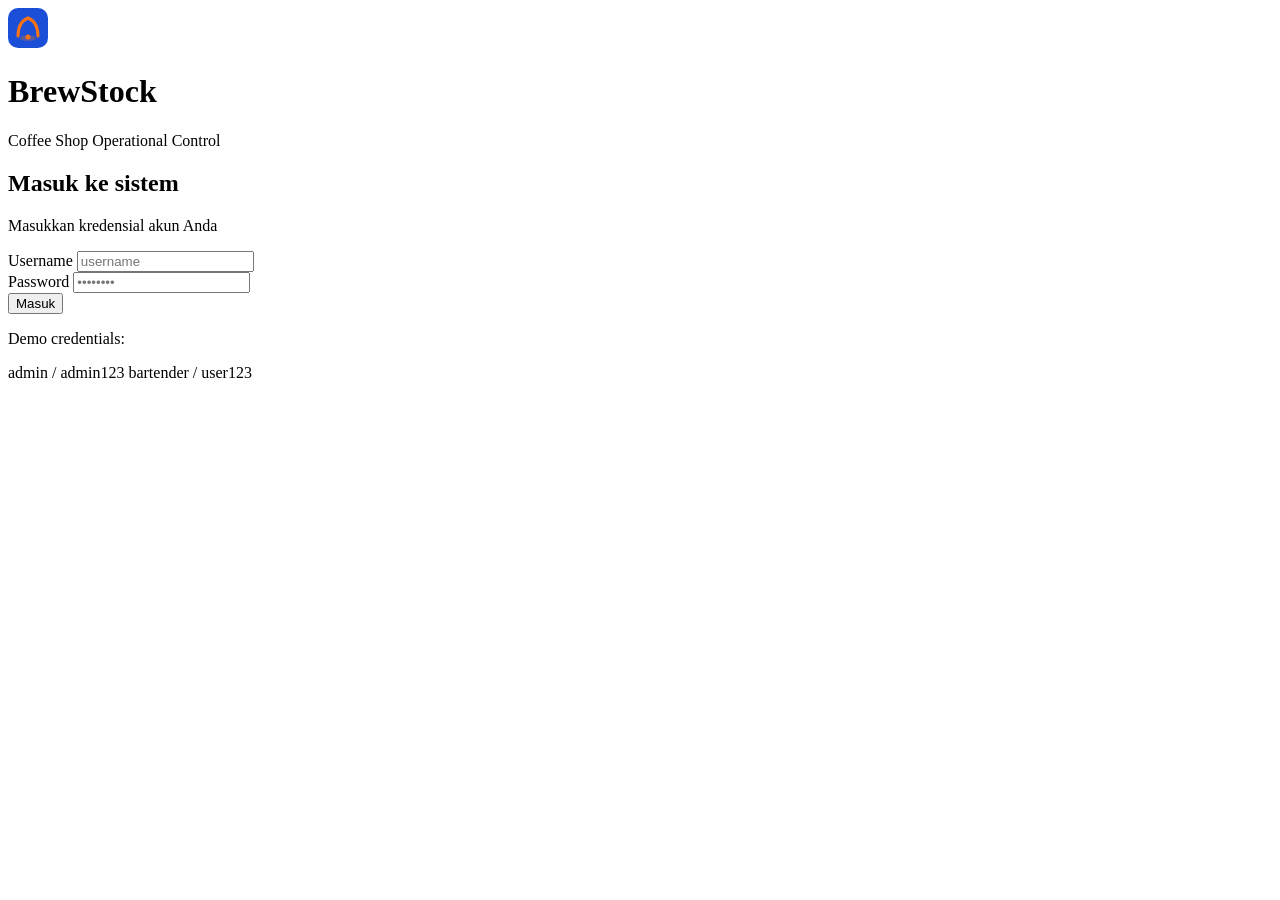
==== index.html @ e9b1746b "Add files via upload" ====
<!DOCTYPE html>
<html lang="id">
<head>
  <meta charset="UTF-8" />
  <meta name="viewport" content="width=device-width, initial-scale=1.0" />
  <title>BrewStock — Coffee Shop Control System</title>
  <link rel="preconnect" href="https://fonts.googleapis.com" />
  <link href="https://fonts.googleapis.com/css2?family=Inter:wght@300;400;500;600;700&family=JetBrains+Mono:wght@400;500&display=swap" rel="stylesheet" />
  <link rel="stylesheet" href="css/main.css" />
</head>
<body>
  <!-- Login Screen -->
  <div id="login-screen" class="login-screen">
    <div class="login-brand">
      <div class="brand-mark">
        <svg width="40" height="40" viewBox="0 0 40 40" fill="none">
          <rect width="40" height="40" rx="10" fill="#1B4FD8"/>
          <path d="M10 28 Q10 14 20 10 Q30 14 30 28" stroke="#F97316" stroke-width="3" stroke-linecap="round" fill="none"/>
          <ellipse cx="20" cy="30" rx="8" ry="3" fill="#F97316" opacity="0.3"/>
          <circle cx="20" cy="29" r="2.5" fill="#F97316"/>
        </svg>
      </div>
      <div class="brand-text">
        <h1>BrewStock</h1>
        <p>Coffee Shop Operational Control</p>
      </div>
    </div>
    <div class="login-card">
      <h2>Masuk ke sistem</h2>
      <p class="login-sub">Masukkan kredensial akun Anda</p>
      <div class="form-group">
        <label>Username</label>
        <input type="text" id="login-username" placeholder="username" autocomplete="username" />
      </div>
      <div class="form-group">
        <label>Password</label>
        <input type="password" id="login-password" placeholder="••••••••" autocomplete="current-password" />
      </div>
      <div id="login-error" class="login-error" style="display:none"></div>
      <button class="btn-primary btn-full" onclick="App.login()">Masuk</button>
      <div class="login-demo">
        <p>Demo credentials:</p>
        <span onclick="fillDemo('admin')" class="demo-badge">admin / admin123</span>
        <span onclick="fillDemo('user')" class="demo-badge">bartender / user123</span>
      </div>
    </div>
  </div>

  <!-- App Shell -->
  <div id="app-shell" class="app-shell" style="display:none">
    <!-- Sidebar -->
    <aside id="sidebar" class="sidebar">
      <div class="sidebar-header">
        <div class="sidebar-brand">
          <svg width="28" height="28" viewBox="0 0 40 40" fill="none">
            <rect width="40" height="40" rx="10" fill="#1B4FD8"/>
            <path d="M10 28 Q10 14 20 10 Q30 14 30 28" stroke="#F97316" stroke-width="3" stroke-linecap="round" fill="none"/>
            <circle cx="20" cy="29" r="2.5" fill="#F97316"/>
          </svg>
          <span>BrewStock</span>
        </div>
        <button class="sidebar-toggle" onclick="App.toggleSidebar()">
          <svg width="16" height="16" viewBox="0 0 24 24" fill="none" stroke="currentColor" stroke-width="2"><line x1="3" y1="6" x2="21" y2="6"/><line x1="3" y1="12" x2="21" y2="12"/><line x1="3" y1="18" x2="21" y2="18"/></svg>
        </button>
      </div>
      <nav id="sidebar-nav" class="sidebar-nav"></nav>
      <div class="sidebar-user" id="sidebar-user"></div>
    </aside>

    <!-- Main Content -->
    <div class="main-wrap">
      <header class="topbar">
        <div class="topbar-left">
          <button class="mobile-menu-btn" onclick="App.toggleSidebar()">
            <svg width="20" height="20" viewBox="0 0 24 24" fill="none" stroke="currentColor" stroke-width="2"><line x1="3" y1="6" x2="21" y2="6"/><line x1="3" y1="12" x2="21" y2="12"/><line x1="3" y1="18" x2="21" y2="18"/></svg>
          </button>
          <div id="page-title" class="page-title">Dashboard</div>
        </div>
        <div class="topbar-right">
          <div class="notif-btn" title="Notifikasi">
            <svg width="18" height="18" viewBox="0 0 24 24" fill="none" stroke="currentColor" stroke-width="2"><path d="M18 8A6 6 0 0 0 6 8c0 7-3 9-3 9h18s-3-2-3-9"/><path d="M13.73 21a2 2 0 0 1-3.46 0"/></svg>
            <span class="notif-dot"></span>
          </div>
          <div class="topbar-user" onclick="App.logout()">
            <div class="user-avatar" id="topbar-avatar">A</div>
            <span id="topbar-name">Admin</span>
          </div>
        </div>
      </header>
      <main id="page-content" class="page-content"></main>
    </div>
  </div>

  <!-- Modal Container -->
  <div id="modal-overlay" class="modal-overlay" onclick="Modal.close()" style="display:none">
    <div id="modal-box" class="modal-box" onclick="event.stopPropagation()">
      <div class="modal-header">
        <h3 id="modal-title"></h3>
        <button class="modal-close" onclick="Modal.close()">×</button>
      </div>
      <div id="modal-body" class="modal-body"></div>
      <div id="modal-footer" class="modal-footer"></div>
    </div>
  </div>

  <!-- Toast Container -->
  <div id="toast-container" class="toast-container"></div>

  <script src="js/config.js"></script>
  <script src="js/supabase.js"></script>
  <script src="js/auth.js"></script>
  <script src="js/ui.js"></script>
  <script src="js/router.js"></script>
  <script src="js/pages/dashboard.js"></script>
  <script src="js/pages/master-bahan.js"></script>
  <script src="js/pages/master-menu.js"></script>
  <script src="js/pages/resep.js"></script>
  <script src="js/pages/approval.js"></script>
  <script src="js/pages/pembelian.js"></script>
  <script src="js/pages/penjualan.js"></script>
  <script src="js/pages/stock.js"></script>
  <script src="js/pages/stock-opname.js"></script>
  <script src="js/pages/daily-report.js"></script>
  <script src="js/pages/audit-center.js"></script>
  <script src="js/pages/audit-trail.js"></script>
  <script src="js/pages/user-management.js"></script>
  <script src="js/app.js"></script>
</body>
</html>
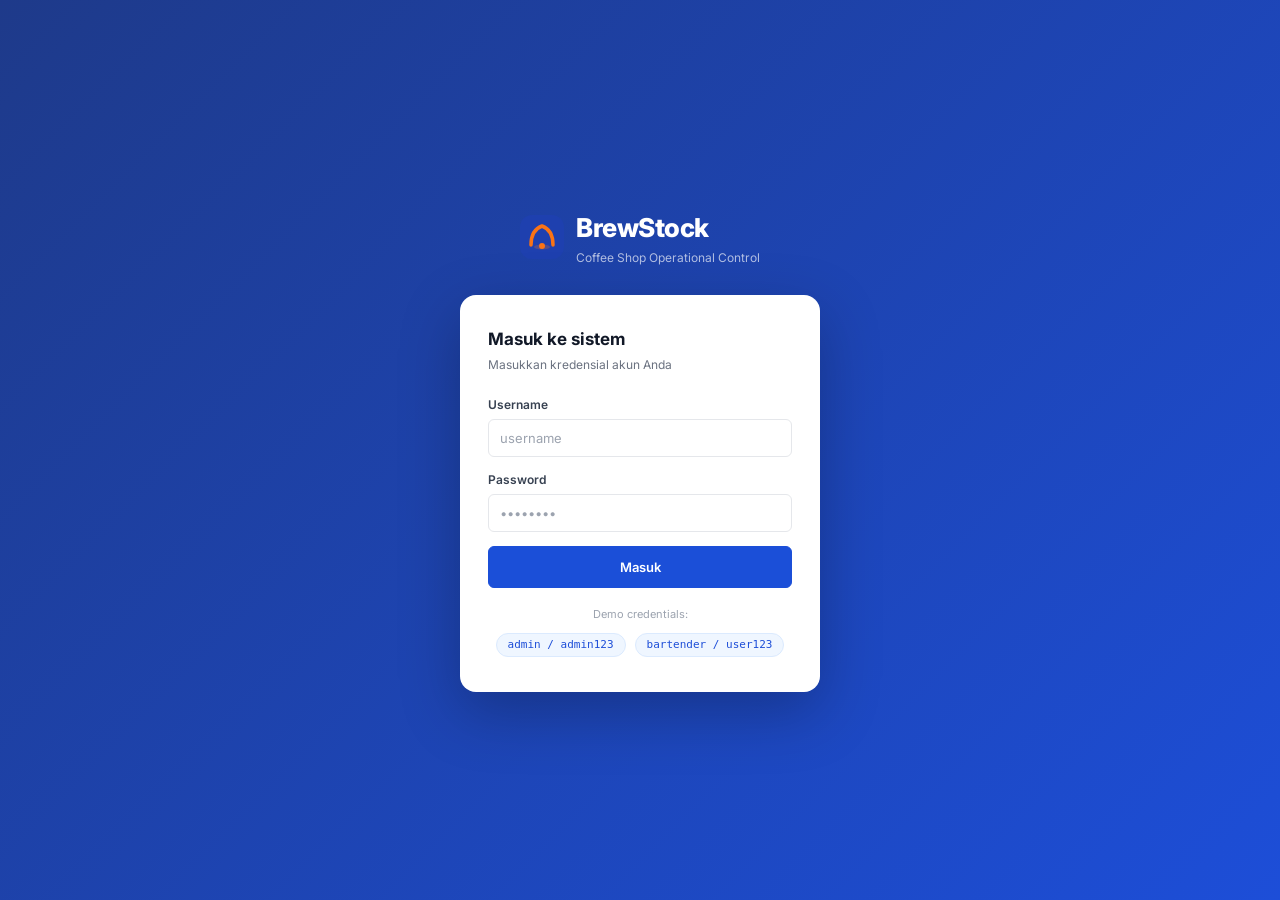
==== commit 960750fa: "Add files via upload" ====
--- a/index.html
+++ b/index.html
@@ -1,129 +1,134 @@
 <!DOCTYPE html>
 <html lang="id">
 <head>
-  <meta charset="UTF-8" />
-  <meta name="viewport" content="width=device-width, initial-scale=1.0" />
-  <title>BrewStock — Coffee Shop Control System</title>
-  <link rel="preconnect" href="https://fonts.googleapis.com" />
-  <link href="https://fonts.googleapis.com/css2?family=Inter:wght@300;400;500;600;700&family=JetBrains+Mono:wght@400;500&display=swap" rel="stylesheet" />
-  <link rel="stylesheet" href="css/main.css" />
+  <meta charset="UTF-8"/>
+  <meta name="viewport" content="width=device-width, initial-scale=1.0, viewport-fit=cover"/>
+  <meta name="theme-color" content="#1e40af"/>
+  <meta name="apple-mobile-web-app-capable" content="yes"/>
+  <title>BrewStock — Coffee Shop Control</title>
+  <link rel="preconnect" href="https://fonts.googleapis.com"/>
+  <link href="https://fonts.googleapis.com/css2?family=Inter:wght@400;500;600;700;800&family=JetBrains+Mono:wght@400;500&display=swap" rel="stylesheet"/>
+  <link rel="stylesheet" href="css/main.css"/>
 </head>
 <body>
-  <!-- Login Screen -->
-  <div id="login-screen" class="login-screen">
-    <div class="login-brand">
-      <div class="brand-mark">
-        <svg width="40" height="40" viewBox="0 0 40 40" fill="none">
-          <rect width="40" height="40" rx="10" fill="#1B4FD8"/>
-          <path d="M10 28 Q10 14 20 10 Q30 14 30 28" stroke="#F97316" stroke-width="3" stroke-linecap="round" fill="none"/>
-          <ellipse cx="20" cy="30" rx="8" ry="3" fill="#F97316" opacity="0.3"/>
-          <circle cx="20" cy="29" r="2.5" fill="#F97316"/>
-        </svg>
-      </div>
-      <div class="brand-text">
-        <h1>BrewStock</h1>
-        <p>Coffee Shop Operational Control</p>
-      </div>
-    </div>
-    <div class="login-card">
-      <h2>Masuk ke sistem</h2>
-      <p class="login-sub">Masukkan kredensial akun Anda</p>
-      <div class="form-group">
-        <label>Username</label>
-        <input type="text" id="login-username" placeholder="username" autocomplete="username" />
-      </div>
-      <div class="form-group">
-        <label>Password</label>
-        <input type="password" id="login-password" placeholder="••••••••" autocomplete="current-password" />
-      </div>
-      <div id="login-error" class="login-error" style="display:none"></div>
-      <button class="btn-primary btn-full" onclick="App.login()">Masuk</button>
-      <div class="login-demo">
-        <p>Demo credentials:</p>
-        <span onclick="fillDemo('admin')" class="demo-badge">admin / admin123</span>
-        <span onclick="fillDemo('user')" class="demo-badge">bartender / user123</span>
-      </div>
+
+<!-- ─── LOGIN ─────────────────────────────────────────────── -->
+<div id="login-wrap" class="login-wrap">
+  <div class="login-brand">
+    <svg width="44" height="44" viewBox="0 0 44 44" fill="none">
+      <rect width="44" height="44" rx="12" fill="#1e40af"/>
+      <path d="M11 30 Q11 15 22 11 Q33 15 33 30" stroke="#f97316" stroke-width="3.5" stroke-linecap="round" fill="none"/>
+      <ellipse cx="22" cy="32" rx="8" ry="2.5" fill="#f97316" opacity="0.25"/>
+      <circle cx="22" cy="31" r="3" fill="#f97316"/>
+    </svg>
+    <div>
+      <h1>BrewStock</h1>
+      <p>Coffee Shop Operational Control</p>
     </div>
   </div>
 
-  <!-- App Shell -->
-  <div id="app-shell" class="app-shell" style="display:none">
-    <!-- Sidebar -->
-    <aside id="sidebar" class="sidebar">
-      <div class="sidebar-header">
-        <div class="sidebar-brand">
-          <svg width="28" height="28" viewBox="0 0 40 40" fill="none">
-            <rect width="40" height="40" rx="10" fill="#1B4FD8"/>
-            <path d="M10 28 Q10 14 20 10 Q30 14 30 28" stroke="#F97316" stroke-width="3" stroke-linecap="round" fill="none"/>
-            <circle cx="20" cy="29" r="2.5" fill="#F97316"/>
-          </svg>
-          <span>BrewStock</span>
-        </div>
-        <button class="sidebar-toggle" onclick="App.toggleSidebar()">
-          <svg width="16" height="16" viewBox="0 0 24 24" fill="none" stroke="currentColor" stroke-width="2"><line x1="3" y1="6" x2="21" y2="6"/><line x1="3" y1="12" x2="21" y2="12"/><line x1="3" y1="18" x2="21" y2="18"/></svg>
-        </button>
-      </div>
-      <nav id="sidebar-nav" class="sidebar-nav"></nav>
-      <div class="sidebar-user" id="sidebar-user"></div>
-    </aside>
+  <div class="login-card">
+    <h2>Masuk ke sistem</h2>
+    <p class="login-sub">Masukkan kredensial akun Anda</p>
 
-    <!-- Main Content -->
-    <div class="main-wrap">
-      <header class="topbar">
-        <div class="topbar-left">
-          <button class="mobile-menu-btn" onclick="App.toggleSidebar()">
-            <svg width="20" height="20" viewBox="0 0 24 24" fill="none" stroke="currentColor" stroke-width="2"><line x1="3" y1="6" x2="21" y2="6"/><line x1="3" y1="12" x2="21" y2="12"/><line x1="3" y1="18" x2="21" y2="18"/></svg>
-          </button>
-          <div id="page-title" class="page-title">Dashboard</div>
-        </div>
-        <div class="topbar-right">
-          <div class="notif-btn" title="Notifikasi">
-            <svg width="18" height="18" viewBox="0 0 24 24" fill="none" stroke="currentColor" stroke-width="2"><path d="M18 8A6 6 0 0 0 6 8c0 7-3 9-3 9h18s-3-2-3-9"/><path d="M13.73 21a2 2 0 0 1-3.46 0"/></svg>
-            <span class="notif-dot"></span>
-          </div>
-          <div class="topbar-user" onclick="App.logout()">
-            <div class="user-avatar" id="topbar-avatar">A</div>
-            <span id="topbar-name">Admin</span>
-          </div>
-        </div>
-      </header>
-      <main id="page-content" class="page-content"></main>
+    <div id="l-err" class="login-err" style="display:none"></div>
+
+    <div class="form-group">
+      <label>Username</label>
+      <input id="l-user" type="text" placeholder="username" autocomplete="username"/>
+    </div>
+    <div class="form-group">
+      <label>Password</label>
+      <input id="l-pass" type="password" placeholder="••••••••" autocomplete="current-password"/>
+    </div>
+    <button class="btn btn-primary btn-full" onclick="App.login()">Masuk</button>
+
+    <div class="demo-row">
+      <p>Demo credentials:</p>
+      <span class="demo-chip" onclick="fillDemo('admin')">admin / admin123</span>
+      <span class="demo-chip" onclick="fillDemo('user')">bartender / user123</span>
     </div>
   </div>
+</div>
 
-  <!-- Modal Container -->
-  <div id="modal-overlay" class="modal-overlay" onclick="Modal.close()" style="display:none">
-    <div id="modal-box" class="modal-box" onclick="event.stopPropagation()">
-      <div class="modal-header">
-        <h3 id="modal-title"></h3>
-        <button class="modal-close" onclick="Modal.close()">×</button>
+<!-- ─── APP SHELL ──────────────────────────────────────────── -->
+<div id="app" class="app-shell" style="display:none">
+
+  <!-- Backdrop (mobile) -->
+  <div id="sidebar-bd" onclick="App.closeSidebar()"></div>
+
+  <!-- Sidebar -->
+  <aside id="sidebar" class="sidebar">
+    <div class="sidebar-head">
+      <a class="sidebar-logo" href="#">
+        <svg width="28" height="28" viewBox="0 0 44 44" fill="none">
+          <rect width="44" height="44" rx="12" fill="rgba(255,255,255,0.15)"/>
+          <path d="M11 30 Q11 15 22 11 Q33 15 33 30" stroke="#f97316" stroke-width="3.5" stroke-linecap="round" fill="none"/>
+          <circle cx="22" cy="31" r="3" fill="#f97316"/>
+        </svg>
+        <span>BrewStock</span>
+      </a>
+      <button class="sidebar-close" onclick="App.closeSidebar()">
+        <svg width="18" height="18" viewBox="0 0 24 24" fill="none" stroke="currentColor" stroke-width="2"><line x1="18" y1="6" x2="6" y2="18"/><line x1="6" y1="6" x2="18" y2="18"/></svg>
+      </button>
+    </div>
+
+    <nav id="sidebar-nav" class="sidebar-nav"></nav>
+
+    <div class="sidebar-foot">
+      <div class="sidebar-avatar" id="sidebar-avatar">A</div>
+      <div>
+        <div class="sidebar-uname" id="sidebar-uname">Admin</div>
+        <div class="sidebar-urole" id="sidebar-urole">Admin/Owner</div>
       </div>
-      <div id="modal-body" class="modal-body"></div>
-      <div id="modal-footer" class="modal-footer"></div>
+      <button onclick="App.logout()" title="Logout" style="margin-left:auto;background:none;border:none;color:rgba(255,255,255,.5);cursor:pointer">
+        <svg width="16" height="16" viewBox="0 0 24 24" fill="none" stroke="currentColor" stroke-width="2"><path d="M9 21H5a2 2 0 0 1-2-2V5a2 2 0 0 1 2-2h4"/><polyline points="16 17 21 12 16 7"/><line x1="21" y1="12" x2="9" y2="12"/></svg>
+      </button>
     </div>
+  </aside>
+
+  <!-- Main -->
+  <div class="main-wrap">
+    <header class="topbar">
+      <div class="topbar-left">
+        <button class="hamburger" onclick="App.toggleSidebar()">
+          <svg width="20" height="20" viewBox="0 0 24 24" fill="none" stroke="currentColor" stroke-width="2"><line x1="3" y1="6" x2="21" y2="6"/><line x1="3" y1="12" x2="21" y2="12"/><line x1="3" y1="18" x2="21" y2="18"/></svg>
+        </button>
+        <span id="page-ttl" class="page-ttl">Dashboard</span>
+      </div>
+      <div class="topbar-right">
+        <div class="topbar-user" onclick="App.logout()" title="Logout">
+          <div class="topbar-avatar" id="topbar-avatar">A</div>
+          <span class="topbar-uname" id="topbar-uname">Admin</span>
+        </div>
+      </div>
+    </header>
+
+    <main id="page-content" class="page"></main>
   </div>
 
-  <!-- Toast Container -->
-  <div id="toast-container" class="toast-container"></div>
+  <!-- Mobile Bottom Nav -->
+  <nav id="mobile-nav" class="mobile-nav"></nav>
+</div>
 
-  <script src="js/config.js"></script>
-  <script src="js/supabase.js"></script>
-  <script src="js/auth.js"></script>
-  <script src="js/ui.js"></script>
-  <script src="js/router.js"></script>
-  <script src="js/pages/dashboard.js"></script>
-  <script src="js/pages/master-bahan.js"></script>
-  <script src="js/pages/master-menu.js"></script>
-  <script src="js/pages/resep.js"></script>
-  <script src="js/pages/approval.js"></script>
-  <script src="js/pages/pembelian.js"></script>
-  <script src="js/pages/penjualan.js"></script>
-  <script src="js/pages/stock.js"></script>
-  <script src="js/pages/stock-opname.js"></script>
-  <script src="js/pages/daily-report.js"></script>
-  <script src="js/pages/audit-center.js"></script>
-  <script src="js/pages/audit-trail.js"></script>
-  <script src="js/pages/user-management.js"></script>
-  <script src="js/app.js"></script>
+<!-- ─── MODAL ─────────────────────────────────────────────── -->
+<div id="modal-overlay" class="modal-overlay" onclick="Modal.close()">
+  <div id="modal-box" class="modal-box" onclick="event.stopPropagation()">
+    <div class="modal-head">
+      <h3 id="modal-title">Modal</h3>
+      <button class="modal-close" onclick="Modal.close()">×</button>
+    </div>
+    <div id="modal-body" class="modal-body"></div>
+    <div id="modal-footer" class="modal-foot"></div>
+  </div>
+</div>
+
+<!-- ─── TOAST ─────────────────────────────────────────────── -->
+<div id="toast-wrap"></div>
+
+<!-- ─── SCRIPTS (urutan penting) ─────────────────────────── -->
+<script src="js/config.js"></script>
+<script src="js/brewstock-bundle.js"></script>
+
 </body>
 </html>
--- a/css/main.css
+++ b/css/main.css
@@ -0,0 +1,287 @@
+/* BrewStock v2 — Complete Stylesheet */
+:root {
+  --blue-900:#1e3a8a; --blue-800:#1e40af; --blue-700:#1d4ed8; --blue-600:#1B4FD8;
+  --blue-400:#60a5fa; --blue-100:#dbeafe; --blue-50:#eff6ff;
+  --orange-600:#ea580c; --orange-500:#f97316; --orange-100:#ffedd5;
+  --green-600:#16a34a; --green-500:#22c55e; --green-100:#dcfce7;
+  --red-600:#dc2626; --red-100:#fee2e2;
+  --yellow-500:#eab308; --yellow-100:#fef9c3;
+  --gray-900:#111827; --gray-700:#374151; --gray-600:#4b5563;
+  --gray-500:#6b7280; --gray-400:#9ca3af; --gray-200:#e5e7eb;
+  --gray-100:#f3f4f6; --gray-50:#f9fafb; --white:#ffffff;
+  --nav-w:220px; --topbar-h:54px;
+  --r-sm:6px; --r-md:10px; --r-lg:16px;
+  --sh-sm:0 1px 3px rgba(0,0,0,.08); --sh-md:0 4px 16px rgba(0,0,0,.10);
+}
+*,*::before,*::after{box-sizing:border-box;margin:0;padding:0}
+html{font-size:14px;-webkit-text-size-adjust:100%}
+body{font-family:'Inter',system-ui,sans-serif;background:var(--gray-50);color:var(--gray-900);line-height:1.5;min-height:100vh}
+::-webkit-scrollbar{width:4px;height:4px}
+::-webkit-scrollbar-thumb{background:var(--gray-200);border-radius:99px}
+
+/* ─── LOGIN ──────────────────────────────────────────────── */
+.login-wrap{min-height:100vh;display:flex;align-items:center;justify-content:center;background:linear-gradient(135deg,var(--blue-900),var(--blue-700));padding:20px;flex-direction:column;gap:28px}
+.login-brand{display:flex;align-items:center;gap:12px;color:#fff}
+.login-brand h1{font-size:26px;font-weight:800;letter-spacing:-.5px}
+.login-brand p{font-size:12px;opacity:.65;margin-top:2px}
+.login-card{background:#fff;border-radius:var(--r-lg);padding:32px 28px;width:100%;max-width:360px;box-shadow:0 20px 60px rgba(0,0,0,.25)}
+.login-card h2{font-size:17px;font-weight:700;margin-bottom:4px}
+.login-sub{font-size:12px;color:var(--gray-500);margin-bottom:22px}
+.login-err{background:var(--red-100);color:var(--red-600);border-radius:var(--r-sm);padding:9px 13px;font-size:12px;margin-bottom:12px}
+.demo-row{margin-top:18px;text-align:center;font-size:11px;color:var(--gray-400)}
+.demo-row p{margin-bottom:7px}
+.demo-chip{display:inline-block;background:var(--blue-50);color:var(--blue-700);border:1px solid var(--blue-100);border-radius:99px;padding:3px 11px;margin:3px;cursor:pointer;font-family:monospace;font-size:11px;transition:background .15s}
+.demo-chip:hover{background:var(--blue-100)}
+
+/* ─── APP SHELL ──────────────────────────────────────────── */
+.app-shell{display:flex;min-height:100vh}
+
+/* ─── SIDEBAR / NAV — BIRU ───────────────────────────────── */
+.sidebar{width:var(--nav-w);min-height:100vh;background:var(--blue-800);display:flex;flex-direction:column;position:fixed;top:0;left:0;z-index:200;transition:transform .25s ease}
+.sidebar-head{display:flex;align-items:center;justify-content:space-between;padding:0 16px;height:var(--topbar-h);border-bottom:1px solid rgba(255,255,255,.1)}
+.sidebar-logo{display:flex;align-items:center;gap:10px;color:#fff;text-decoration:none}
+.sidebar-logo span{font-size:15px;font-weight:800;letter-spacing:-.3px}
+.sidebar-close{display:none;background:none;border:none;color:rgba(255,255,255,.7);cursor:pointer;padding:4px}
+.sidebar-nav{flex:1;overflow-y:auto;padding:8px 0}
+.nav-group{padding:2px 0}
+.nav-group-label{font-size:10px;font-weight:700;letter-spacing:.08em;text-transform:uppercase;color:rgba(255,255,255,.4);padding:10px 16px 4px}
+.nav-item{display:flex;align-items:center;gap:10px;padding:10px 16px;color:rgba(255,255,255,.75);cursor:pointer;transition:background .15s,color .15s;border-left:3px solid transparent;user-select:none}
+.nav-item:hover{background:rgba(255,255,255,.1);color:#fff}
+.nav-item.active{background:var(--orange-500);color:#fff;border-left-color:var(--orange-600)}
+.nav-item svg{flex-shrink:0;opacity:.85}
+.nav-item.active svg{opacity:1}
+.nav-label{font-size:13px;font-weight:500}
+.nav-badge{margin-left:auto;background:var(--orange-500);color:#fff;font-size:10px;font-weight:700;padding:1px 7px;border-radius:99px;min-width:18px;text-align:center}
+.nav-item.active .nav-badge{background:rgba(255,255,255,.3)}
+.mobile-nav-item{position:relative}
+.mobile-nav-badge{position:absolute;top:2px;right:8px;background:var(--orange-500);color:#fff;font-size:9px;font-weight:700;padding:0 5px;border-radius:99px;min-width:15px;line-height:14px;text-align:center}
+.sidebar-foot{padding:12px 16px;border-top:1px solid rgba(255,255,255,.1);display:flex;align-items:center;gap:10px}
+.sidebar-avatar{width:32px;height:32px;border-radius:50%;background:var(--orange-500);color:#fff;display:flex;align-items:center;justify-content:center;font-size:13px;font-weight:700;flex-shrink:0}
+.sidebar-uname{font-size:12px;font-weight:600;color:#fff;white-space:nowrap;overflow:hidden;text-overflow:ellipsis}
+.sidebar-urole{font-size:10px;color:rgba(255,255,255,.5)}
+
+/* ─── TOPBAR ────────────────────────────────────────────── */
+.main-wrap{margin-left:var(--nav-w);flex:1;min-height:100vh;display:flex;flex-direction:column;transition:margin-left .25s}
+.topbar{height:var(--topbar-h);background:#fff;border-bottom:1px solid var(--gray-200);display:flex;align-items:center;justify-content:space-between;padding:0 20px;position:sticky;top:0;z-index:100}
+.topbar-left{display:flex;align-items:center;gap:12px}
+.hamburger{display:none;background:none;border:none;cursor:pointer;color:var(--gray-600);padding:4px}
+.page-ttl{font-size:15px;font-weight:700}
+.topbar-right{display:flex;align-items:center;gap:12px}
+.topbar-user{display:flex;align-items:center;gap:8px;cursor:pointer;padding:4px 10px;border-radius:var(--r-sm);transition:background .15s}
+.topbar-user:hover{background:var(--gray-100)}
+.topbar-avatar{width:30px;height:30px;border-radius:50%;background:var(--blue-600);color:#fff;display:flex;align-items:center;justify-content:center;font-size:12px;font-weight:700}
+.topbar-uname{font-size:13px;font-weight:500}
+
+/* ─── PAGE ──────────────────────────────────────────────── */
+.page{flex:1;padding:20px}
+.page-head{display:flex;align-items:flex-start;justify-content:space-between;margin-bottom:20px;gap:12px;flex-wrap:wrap}
+.page-head h2{font-size:18px;font-weight:800}
+.page-head p{font-size:12px;color:var(--gray-500);margin-top:2px}
+
+/* ─── CARDS ────────────────────────────────────────────── */
+.card{background:#fff;border:1px solid var(--gray-200);border-radius:var(--r-md);box-shadow:var(--sh-sm)}
+.card-head{padding:14px 18px;border-bottom:1px solid var(--gray-200);display:flex;align-items:center;justify-content:space-between;gap:10px}
+.card-title{font-size:13px;font-weight:700;display:flex;align-items:center;gap:7px}
+.card-body{padding:18px}
+.card-body-p0{padding:0}
+
+/* ─── KPI GRID ──────────────────────────────────────────── */
+.kpi-grid{display:grid;grid-template-columns:repeat(auto-fill,minmax(160px,1fr));gap:14px;margin-bottom:20px}
+.kpi-card{background:#fff;border:1px solid var(--gray-200);border-radius:var(--r-md);padding:16px 18px;position:relative;overflow:hidden}
+.kpi-card::before{content:'';position:absolute;top:0;left:0;right:0;height:3px;background:var(--blue-600)}
+.kpi-card.orange::before{background:var(--orange-500)}
+.kpi-card.green::before{background:var(--green-500)}
+.kpi-card.red::before{background:var(--red-600)}
+.kpi-label{font-size:11px;font-weight:600;color:var(--gray-500);margin-bottom:6px}
+.kpi-val{font-size:20px;font-weight:800;color:var(--gray-900);line-height:1}
+.kpi-sub{font-size:11px;color:var(--gray-400);margin-top:3px}
+
+/* ─── CHART PANELS ──────────────────────────────────────── */
+.charts-grid{display:grid;grid-template-columns:1fr 1fr;gap:16px;margin-bottom:20px}
+.chart-box{background:#fff;border:1px solid var(--gray-200);border-radius:var(--r-md);padding:14px 16px}
+.chart-ttl{font-size:12px;font-weight:700;color:var(--gray-700);margin-bottom:12px;display:flex;align-items:center;gap:6px}
+.chart-empty{color:var(--gray-400);font-size:12px;text-align:center;padding:20px 0}
+.sbar-row{margin-bottom:12px}
+.sbar-label{font-size:12px;font-weight:600;color:var(--gray-700);margin-bottom:4px}
+.sbar-track{height:14px;background:var(--gray-100);border-radius:99px;overflow:hidden;display:flex}
+.sbar-fill{height:100%;transition:width .4s}
+.sbar-fill.used{background:var(--orange-500)}
+.sbar-fill.stock{background:var(--blue-400)}
+.sbar-info{font-size:10px;color:var(--gray-500);margin-top:3px}
+.used-dot{color:var(--orange-500)}
+.stock-dot{color:var(--blue-400)}
+
+/* ─── TABLE ────────────────────────────────────────────── */
+.table-wrap{overflow-x:auto;-webkit-overflow-scrolling:touch}
+tr.row-notify{background:#fff7ed;box-shadow:inset 3px 0 0 var(--orange-500);animation:rowPulse 1.6s ease-in-out 2}
+tr.row-notify:hover{background:#ffedd5}
+.card-notify{box-shadow:0 0 0 2px var(--orange-500),var(--sh-md);animation:cardPulse 1.6s ease-in-out 2}
+@keyframes cardPulse{0%,100%{box-shadow:0 0 0 2px var(--orange-500)}50%{box-shadow:0 0 0 2px var(--orange-300)}}
+@keyframes rowPulse{0%,100%{background:#fff7ed}50%{background:#fed7aa}}
+table{width:100%;border-collapse:collapse;min-width:400px}
+th{font-size:11px;font-weight:700;color:var(--gray-500);text-transform:uppercase;letter-spacing:.05em;padding:10px 14px;text-align:left;border-bottom:1px solid var(--gray-200);background:var(--gray-50);white-space:nowrap}
+td{padding:11px 14px;border-bottom:1px solid var(--gray-100);font-size:13px;vertical-align:middle}
+tbody tr:last-child td{border-bottom:none}
+tbody tr:hover{background:var(--gray-50)}
+.td-mono{font-family:'JetBrains Mono',monospace;font-size:12px}
+
+/* ─── FORMS ────────────────────────────────────────────── */
+.form-group{margin-bottom:14px}
+.form-group label{display:block;font-size:12px;font-weight:600;color:var(--gray-700);margin-bottom:5px}
+.req{color:var(--red-600);margin-left:2px}
+input,select,textarea{width:100%;height:38px;padding:0 11px;border:1.5px solid var(--gray-200);border-radius:var(--r-sm);font-size:13px;font-family:inherit;color:var(--gray-900);background:#fff;transition:border-color .15s,box-shadow .15s;outline:none}
+textarea{height:auto;padding:9px 11px;resize:vertical}
+input:focus,select:focus,textarea:focus{border-color:var(--blue-500);box-shadow:0 0 0 3px rgba(59,130,246,.12)}
+input::placeholder{color:var(--gray-400)}
+input[readonly]{background:var(--gray-50);color:var(--gray-600)}
+.form-row{display:grid;gap:12px}
+.cols-2{grid-template-columns:1fr 1fr}
+.cols-3{grid-template-columns:1fr 1fr 1fr}
+
+/* ─── UPLOAD ZONE ───────────────────────────────────────── */
+.upload-zone{border:2px dashed var(--gray-200);border-radius:var(--r-md);padding:28px 16px;text-align:center;cursor:pointer;transition:all .15s;position:relative}
+.upload-zone:hover{border-color:var(--blue-400);background:var(--blue-50)}
+.upload-zone.done{border-color:var(--green-500);background:var(--green-100);border-style:solid}
+.upload-zone p{font-size:12px;color:var(--gray-500);margin-top:6px}
+.upload-zone small{font-size:10px;color:var(--gray-400)}
+.upload-zone.done p{color:var(--green-600);font-weight:600}
+
+/* ─── BUTTONS ───────────────────────────────────────────── */
+.btn{display:inline-flex;align-items:center;gap:6px;padding:0 15px;height:36px;border-radius:var(--r-sm);font-size:13px;font-weight:600;font-family:inherit;cursor:pointer;border:1.5px solid transparent;transition:all .15s;white-space:nowrap;text-decoration:none}
+.btn-primary{background:var(--blue-600);color:#fff;border-color:var(--blue-600)}
+.btn-primary:hover{background:var(--blue-800)}
+.btn-orange{background:var(--orange-500);color:#fff}
+.btn-orange:hover{background:var(--orange-600)}
+.btn-ghost{background:transparent;color:var(--gray-600);border-color:var(--gray-200)}
+.btn-ghost:hover{background:var(--gray-100)}
+.btn-danger{background:var(--red-600);color:#fff}
+.btn-success{background:var(--green-600);color:#fff}
+.btn-sm{height:30px;padding:0 11px;font-size:12px}
+.btn-full{width:100%;justify-content:center;height:42px}
+.btn-icon{padding:0;width:34px;justify-content:center}
+
+/* ─── ACTION BAR ────────────────────────────────────────── */
+.action-bar{display:flex;align-items:center;justify-content:space-between;margin-bottom:14px;gap:10px;flex-wrap:wrap}
+.action-left,.action-right{display:flex;align-items:center;gap:8px;flex-wrap:wrap}
+.search-box{position:relative;width:200px}
+.search-box svg{position:absolute;left:9px;top:50%;transform:translateY(-50%);color:var(--gray-400);pointer-events:none}
+.search-box input{padding-left:32px;height:36px}
+
+/* ─── BADGE ────────────────────────────────────────────── */
+.badge{display:inline-flex;align-items:center;gap:3px;font-size:11px;font-weight:700;padding:2px 9px;border-radius:99px}
+.badge::before{content:'';width:5px;height:5px;border-radius:50%;background:currentColor}
+.bg-green{background:var(--green-100);color:var(--green-600)}
+.bg-orange{background:var(--orange-100);color:var(--orange-600)}
+.bg-red{background:var(--red-100);color:var(--red-600)}
+.bg-blue{background:var(--blue-100);color:var(--blue-700)}
+.bg-gray{background:var(--gray-100);color:var(--gray-600)}
+.bg-yellow{background:var(--yellow-100);color:#854d0e}
+
+/* ─── MODAL ────────────────────────────────────────────── */
+.modal-overlay{position:fixed;inset:0;background:rgba(0,0,0,.5);z-index:500;display:none;align-items:center;justify-content:center;padding:16px}
+.modal-overlay.open{display:flex}
+.modal-box{background:#fff;border-radius:var(--r-lg);width:100%;max-width:540px;max-height:92vh;display:flex;flex-direction:column;box-shadow:0 20px 60px rgba(0,0,0,.2)}
+.modal-box.modal-lg{max-width:700px}
+.modal-head{display:flex;align-items:center;justify-content:space-between;padding:16px 20px;border-bottom:1px solid var(--gray-200)}
+.modal-head h3{font-size:15px;font-weight:700}
+.modal-close{background:none;border:none;font-size:20px;cursor:pointer;color:var(--gray-400);line-height:1;padding:2px 6px}
+.modal-body{padding:20px;overflow-y:auto;flex:1}
+.modal-foot{padding:12px 20px;border-top:1px solid var(--gray-200);display:flex;justify-content:flex-end;gap:8px}
+
+/* ─── TOAST ────────────────────────────────────────────── */
+#toast-wrap{position:fixed;bottom:20px;right:20px;z-index:999;display:flex;flex-direction:column;gap:8px}
+.toast{display:flex;align-items:center;gap:10px;padding:12px 16px;border-radius:var(--r-md);font-size:13px;font-weight:500;color:#fff;min-width:240px;box-shadow:var(--sh-md);animation:slideIn .25s ease}
+.toast.out{animation:slideOut .25s ease forwards}
+.toast-success{background:var(--green-600)}
+.toast-error{background:var(--red-600)}
+.toast-warning{background:var(--orange-500)}
+.toast-info{background:var(--blue-600)}
+.toast-icon{font-size:15px}
+@keyframes slideIn{from{transform:translateX(110%);opacity:0}to{transform:translateX(0);opacity:1}}
+@keyframes slideOut{to{transform:translateX(110%);opacity:0}}
+
+/* ─── EMPTY STATE ───────────────────────────────────────── */
+.empty-state{text-align:center;padding:40px 20px;color:var(--gray-400);display:flex;flex-direction:column;align-items:center;gap:8px}
+.empty-state p{font-size:13px;font-weight:500;color:var(--gray-500)}
+
+/* ─── STOCK BAR ────────────────────────────────────────── */
+.stock-mini{width:80px}
+.stock-bar{height:5px;background:var(--gray-200);border-radius:99px;overflow:hidden;margin-top:3px}
+.stock-fill{height:100%;border-radius:99px}
+
+/* ─── MOBILE NAV (bottom bar untuk bartender) ────────────── */
+.mobile-nav{display:none;position:fixed;bottom:0;left:0;right:0;background:var(--blue-800);border-top:1px solid rgba(255,255,255,.1);z-index:300;padding:6px 0 env(safe-area-inset-bottom)}
+.mobile-nav-items{display:flex;justify-content:space-around}
+.mobile-nav-item{display:flex;flex-direction:column;align-items:center;gap:3px;padding:6px 12px;color:rgba(255,255,255,.6);cursor:pointer;transition:color .15s;font-size:10px;font-weight:500;min-width:56px;border-radius:8px}
+.mobile-nav-item.active{color:var(--orange-500)}
+.mobile-nav-item svg{opacity:.8}
+.mobile-nav-item.active svg{opacity:1}
+
+/* ─── DIVIDER / UTILS ───────────────────────────────────── */
+.divider{height:1px;background:var(--gray-200);margin:14px 0}
+.text-sm{font-size:12px}.text-gray{color:var(--gray-500)}.font-bold{font-weight:700}
+.font-mono{font-family:'JetBrains Mono',monospace;font-size:12px}
+.mb-4{margin-bottom:16px}.mb-6{margin-bottom:24px}
+.flex{display:flex}.items-center{align-items:center}.gap-2{gap:8px}.justify-between{justify-content:space-between}
+.grid-2{display:grid;grid-template-columns:1fr 1fr;gap:16px}
+.grid-3{display:grid;grid-template-columns:1fr 1fr 1fr;gap:16px}
+
+/* ─── RESPONSIVE HELPER CLASSES (dipakai di berbagai halaman) ── */
+.page-head-actions{display:flex;gap:8px}
+.filter-bar{display:flex;gap:8px;flex-wrap:wrap}
+.filter-bar>*{width:140px}
+.filter-field{display:flex;flex-direction:column;gap:4px;position:relative}
+.filter-label{font-size:11px;font-weight:600;color:var(--gray-500);white-space:nowrap}
+.filter-date-btn{white-space:nowrap;text-align:left;overflow:hidden;text-overflow:ellipsis;display:flex;align-items:center;gap:6px}
+.date-range-panel{position:absolute;top:100%;left:0;margin-top:4px;background:#fff;border:1px solid var(--gray-200);border-radius:var(--r-md);box-shadow:var(--sh-md);padding:12px;z-index:50;display:flex;flex-direction:column;gap:8px;min-width:220px}
+.date-range-panel label{font-size:11px;font-weight:600;color:var(--gray-500);margin-bottom:2px;display:block}
+.line-item-row{display:grid;grid-template-columns:1fr 100px 80px 36px;gap:8px;margin-bottom:8px;align-items:center}
+.cart-row{display:grid;grid-template-columns:1.6fr 80px 1fr 1fr 36px;gap:8px;margin-bottom:8px;align-items:center;padding:8px;background:var(--gray-50);border-radius:8px}
+.cart-row-head{display:grid;grid-template-columns:1.6fr 80px 1fr 1fr 36px;gap:8px;padding:0 8px;font-size:11px;font-weight:700;color:var(--gray-500);text-transform:uppercase}
+.pb-cart-row{display:grid;grid-template-columns:1.4fr 90px 70px 1fr 36px;gap:8px;margin-bottom:8px;align-items:center;padding:8px;background:var(--gray-50);border-radius:8px}
+.pb-cart-row-head{display:grid;grid-template-columns:1.4fr 90px 70px 1fr 36px;gap:8px;padding:0 8px;font-size:11px;font-weight:700;color:var(--gray-500);text-transform:uppercase}
+
+/* ─── RESPONSIVE MOBILE ─────────────────────────────────── */
+@media(max-width:768px){
+  .page-head-actions{flex-direction:column;width:100%}
+  .page-head-actions .btn{width:100%;justify-content:center}
+  .filter-bar{flex-direction:column;align-items:stretch}
+  .filter-bar>*{width:100%}
+  .date-range-panel{position:fixed;left:16px;right:16px;top:auto;min-width:auto;width:auto}
+  .line-item-row{grid-template-columns:1fr;gap:6px;padding-bottom:8px;border-bottom:1px dashed var(--gray-200)}
+  .cart-row,.pb-cart-row{grid-template-columns:1fr;gap:6px}
+  .cart-row-head,.pb-cart-row-head{display:none}
+  .modal-box{max-width:100%!important}
+  /* Sidebar jadi drawer */
+  .sidebar{transform:translateX(-100%);width:260px}
+  .sidebar.open{transform:translateX(0);box-shadow:0 0 40px rgba(0,0,0,.4)}
+  .sidebar-close{display:flex}
+  .main-wrap{margin-left:0!important}
+  .hamburger{display:flex}
+  /* Overlay when sidebar open */
+  .sidebar-backdrop{display:none;position:fixed;inset:0;background:rgba(0,0,0,.4);z-index:199}
+  .sidebar-backdrop.open{display:block}
+  /* Content adjustments */
+  .page{padding:14px;padding-bottom:80px}/* ruang untuk bottom nav */
+  .kpi-grid{grid-template-columns:repeat(2,1fr);gap:10px}
+  .charts-grid{grid-template-columns:1fr}
+  .grid-2,.grid-3{grid-template-columns:1fr}
+  .cols-2,.cols-3{grid-template-columns:1fr}
+  .page-head{flex-direction:column;gap:8px}
+  .page-head .btn{width:100%;justify-content:center}
+  .search-box{width:100%}
+  .action-bar{flex-direction:column;align-items:stretch}
+  .action-left,.action-right{flex-direction:column}
+  .topbar-uname{display:none}
+  /* Sembunyikan sidebar desktop nav, tampilkan mobile nav untuk user */
+  .mobile-nav{display:block}
+  /* Untuk admin tetap pakai hamburger */
+}
+@media(max-width:400px){
+  .kpi-grid{grid-template-columns:1fr}
+  .kpi-val{font-size:17px}
+}
+
+/* ─── OVERLAY BACKDROP ──────────────────────────────────── */
+#sidebar-bd{position:fixed;inset:0;background:rgba(0,0,0,.45);z-index:199;display:none}
+#sidebar-bd.on{display:block}
